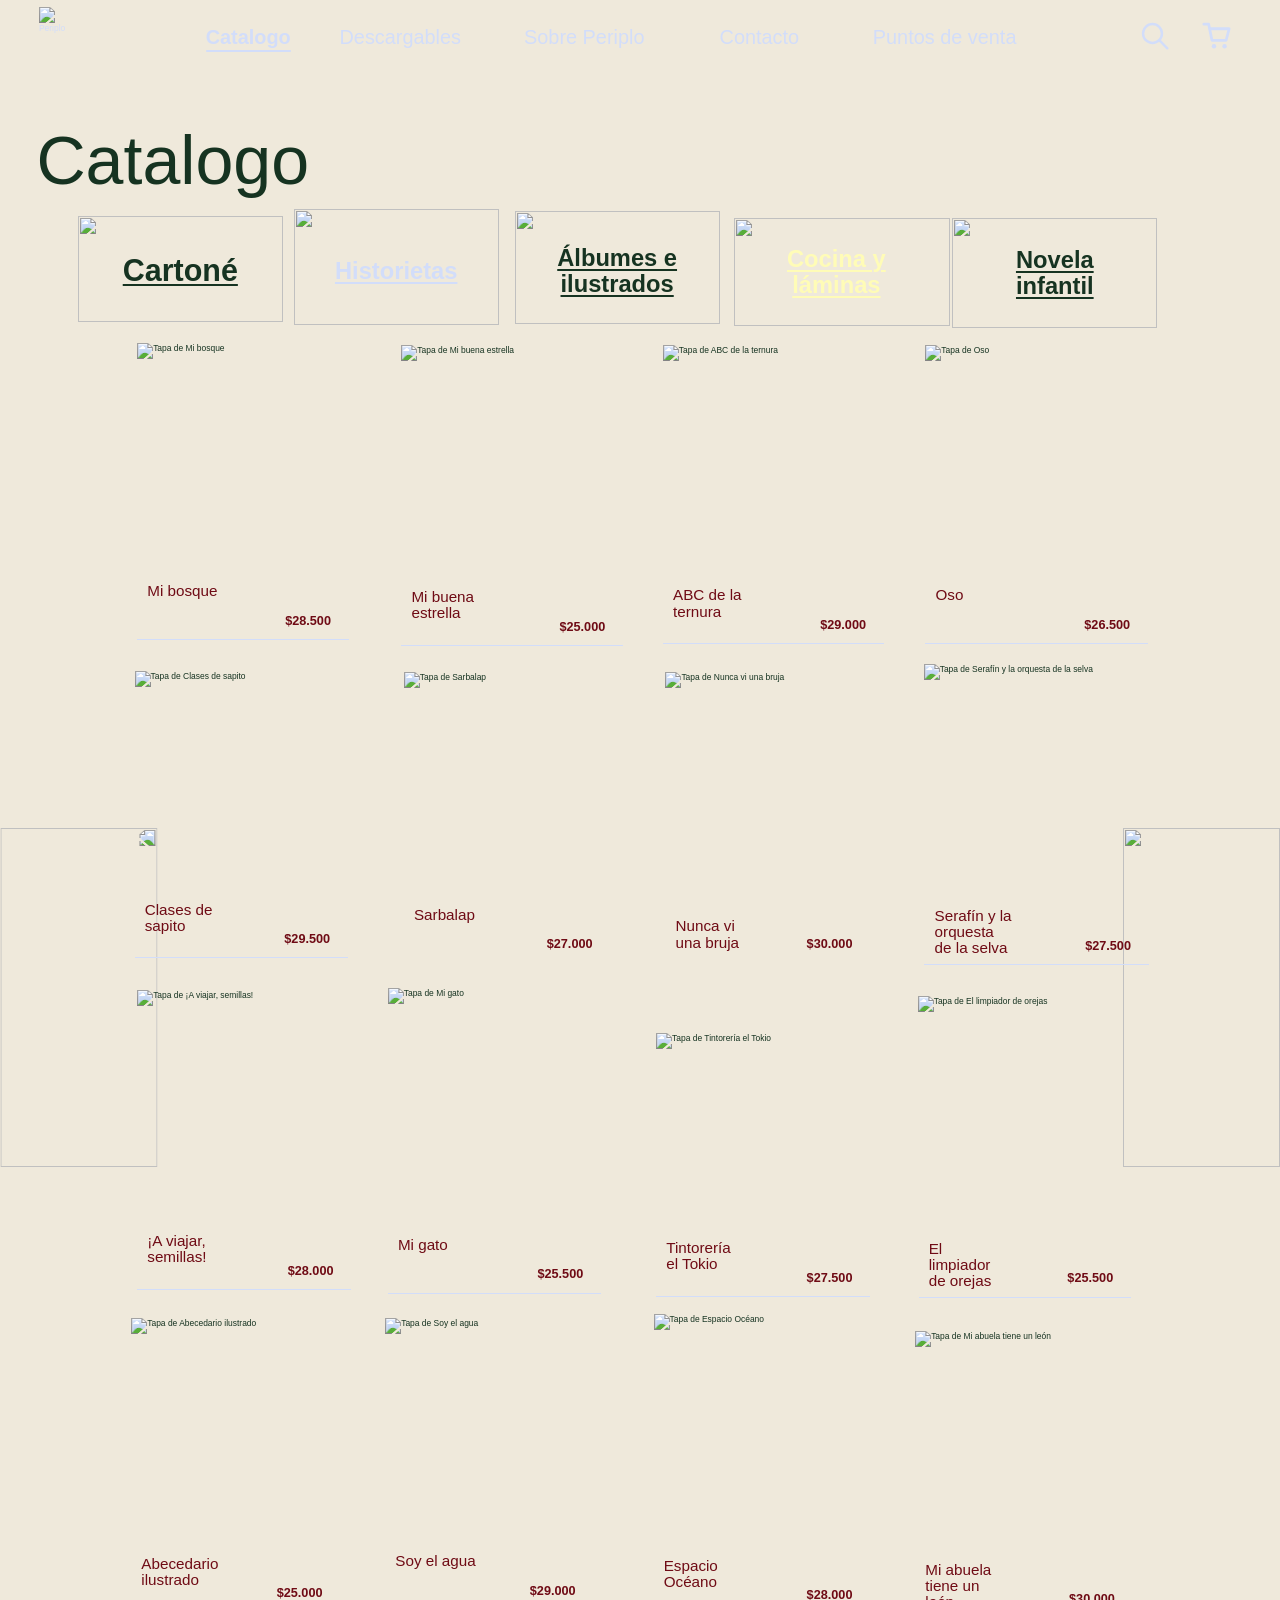
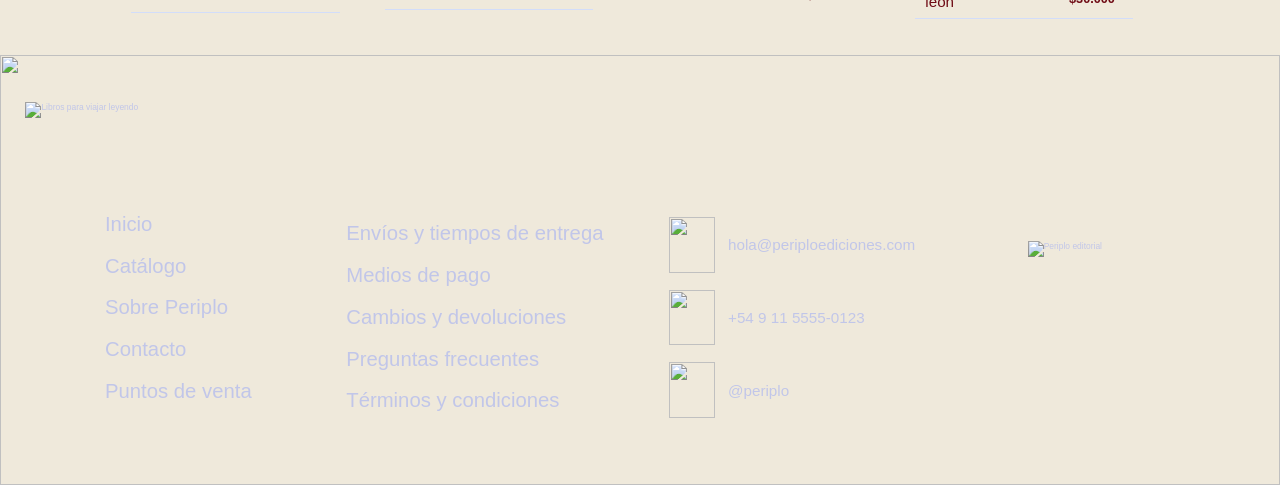
==== catalogo.html @ d159e2c2 "commit2" ====
<!DOCTYPE html>
<html lang="es">
<head>
<meta charset="utf-8">
<meta name="viewport" content="width=device-width, initial-scale=1">
<title>Catálogo | Periplo Ediciones</title>
<meta name="description" content="Catálogo de libros ilustrados infantiles y libros de cocina de Periplo Ediciones.">
<link rel="icon" type="image/svg+xml" href="assets/img/isotipo.svg">
<link rel="stylesheet" href="css/styles.css">
</head>
<body class="catalogo">
<div class="page" style="--h:2463">
<header class="hdr">
  <img class="hdr__bg" src="assets/img/header-wave.svg" alt="">
  <a class="hdr__logo" href="index.html" aria-label="Periplo, ir al inicio" style="--x:46;--y:8"><img src="assets/img/isotipo.svg" alt="Periplo"></a>
  <nav class="nav" aria-label="Principal"><a href="catalogo.html" style="--x:243.0" aria-current="page">Catalogo</a><a href="descargables.html" style="--x:401.0">Descargables</a><a href="sobre.html" style="--x:619.0">Sobre Periplo</a><a href="contacto.html" style="--x:850.0">Contacto</a><a href="puntos-de-venta.html" style="--x:1031.0">Puntos de venta</a></nav>
  <button class="hdr__search" type="button" aria-label="Buscar"><svg viewBox="0 0 34 34" aria-hidden="true"><circle cx="14" cy="14" r="11.5" fill="none" stroke="currentColor" stroke-width="3"/><path d="M22.5 22.5L32 32" stroke="currentColor" stroke-width="3" stroke-linecap="round"/></svg></button>
  <button class="hdr__cart" type="button" aria-label="Carrito" aria-haspopup="dialog"><svg viewBox="0 0 34 34" aria-hidden="true"><path d="M2 4.5h5.2l3.6 17.5h15.4l3.3-12.5H8.4" fill="none" stroke="currentColor" stroke-width="3" stroke-linecap="round" stroke-linejoin="round"/><circle cx="13" cy="28.5" r="2.4" fill="currentColor"/><circle cx="24.5" cy="28.5" r="2.4" fill="currentColor"/></svg><span class="hdr__badge" hidden>0</span></button>
</header>
<main>
<img class="abs deco-star" style="--x:1326;--y:978;--w:186;--h:401" src="assets/img/deco-estrella.svg" alt="" aria-hidden="true">
<img class="abs deco-star deco-star--l" style="--x:0;--y:978;--w:186;--h:401" src="assets/img/deco-estrella.svg" alt="" aria-hidden="true">
<h1 class="st" style="--x:43.0;--y:148.3;--fs:80.5">Catalogo</h1>
<nav aria-label="Colecciones"><a class="dest dest--home c1 abs" href="#" data-filter="Cartoné" style="--x:92;--y:255;--w:242;--h:125"><img src="assets/img/btn-destino-1.svg" alt=""><div class="dest__t" style="--oy:3;--rh:122"><span>Cartoné</span></div></a><a class="dest dest--home c2 abs" href="#" data-filter="Historietas" style="--x:347;--y:246.4;--w:242;--h:137"><img src="assets/img/btn-destino-2.svg" alt=""><div class="dest__t" style="--oy:11.6;--rh:125"><span>Historietas</span></div></a><a class="dest dest--home c3 abs" href="#" data-filter="Álbumes e ilustrados" style="--x:608;--y:249;--w:243;--h:134"><img src="assets/img/btn-destino-3.svg" alt=""><div class="dest__t" style="--oy:9;--rh:124"><span>Álbumes e ilustrados</span></div></a><a class="dest dest--home c4 abs" href="#" data-filter="Cocina y láminas" style="--x:867;--y:258;--w:255;--h:127"><img src="assets/img/btn-destino-4.svg" alt=""><div class="dest__t" style="--oy:0;--rh:127"><span>Cocina y láminas</span></div></a><a class="dest dest--home c5 abs" href="#" data-filter="Novela infantil" style="--x:1125;--y:258;--w:242;--h:130"><img src="assets/img/btn-destino-5.svg" alt=""><div class="dest__t" style="--oy:0;--rh:130"><span>Novela infantil</span></div></a></nav>
<section class="grid-libros" aria-label="Libros"><a class="book book--art abs" href="producto.html" style="--x:162;--y:405;--w:250;--h:351;--s:1.0" aria-label="Mi bosque, $28.500"><img class="book__img" src="assets/img/tapa-mi-bosque.png" alt="Tapa de Mi bosque" style="left:0.000%;top:0.000%;width:104.400%;height:103.134%"><span class="book__lbl"><span class="book__lift"><img class="book__curve" src="assets/img/label-curva.svg" alt=""><span class="book__fill"></span></span></span><span class="book__t">Mi bosque</span><span class="book__p">$28.500</span></a><a class="book book--art abs" href="producto.html" style="--x:474;--y:407;--w:262;--h:356;--s:1.0" aria-label="Mi buena estrella, $25.000"><img class="book__img" src="assets/img/tapa-mi-buena-estrella.png" alt="Tapa de Mi buena estrella" style="left:0.000%;top:0.000%;width:106.923%;height:104.225%"><span class="book__lbl"><span class="book__lift"><img class="book__curve" src="assets/img/label-curva.svg" alt=""><span class="book__fill"></span></span></span><span class="book__t">Mi buena<br>estrella</span><span class="book__p">$25.000</span></a><a class="book book--art abs" href="producto.html" style="--x:783;--y:407;--w:261;--h:354;--s:1.0" aria-label="ABC de la ternura, $29.000"><img class="book__img" src="assets/img/tapa-abc-de-la-ternura.png" alt="Tapa de ABC de la ternura" style="left:0.000%;top:0.000%;width:104.231%;height:103.390%"><span class="book__lbl"><span class="book__lift"><img class="book__curve" src="assets/img/label-curva.svg" alt=""><span class="book__fill"></span></span></span><span class="book__t">ABC de la<br>ternura</span><span class="book__p">$29.000</span></a><a class="book book--art abs" href="producto.html" style="--x:1093;--y:407;--w:263;--h:354;--s:1.0" aria-label="Oso, $26.500"><img class="book__img" src="assets/img/tapa-oso.png" alt="Tapa de Oso" style="left:0.000%;top:0.000%;width:104.183%;height:103.081%"><span class="book__lbl"><span class="book__lift"><img class="book__curve" src="assets/img/label-curva.svg" alt=""><span class="book__fill"></span></span></span><span class="book__t">Oso</span><span class="book__p">$26.500</span></a><a class="book book--art abs" href="producto.html" style="--x:159;--y:793;--w:252;--h:339;--s:1.0" aria-label="Clases de sapito, $29.500"><img class="book__img" src="assets/img/tapa-clases-de-sapito.png" alt="Tapa de Clases de sapito" style="left:0.000%;top:0.000%;width:104.743%;height:103.235%"><span class="book__lbl"><span class="book__lift"><img class="book__curve" src="assets/img/label-curva.svg" alt=""><span class="book__fill"></span></span></span><span class="book__t">Clases de<br>sapito</span><span class="book__p">$29.500</span></a><a class="book book--art abs" href="producto.html" style="--x:477;--y:794;--w:244;--h:344;--s:1.0" aria-label="Sarbalap, $27.000"><img class="book__img" src="assets/img/tapa-sarbalap.png" alt="Tapa de Sarbalap" style="left:0.000%;top:0.000%;width:104.490%;height:103.188%"><span class="book__lbl"><span class="book__lift"><img class="book__curve" src="assets/img/label-curva.svg" alt=""><span class="book__fill"></span></span></span><span class="book__t">Sarbalap</span><span class="book__p">$27.000</span></a><a class="book book--art abs" href="producto.html" style="--x:786;--y:794;--w:242;--h:344;--s:1.0;--dy:14" aria-label="Nunca vi una bruja, $30.000"><img class="book__img" src="assets/img/tapa-nunca-vi-una-bruja.png" alt="Tapa de Nunca vi una bruja" style="left:0.000%;top:0.000%;width:104.545%;height:103.179%"><span class="book__lbl"><span class="book__lift"><img class="book__curve" src="assets/img/label-curva.svg" alt=""><span class="book__fill"></span></span></span><span class="book__t">Nunca vi<br>una bruja</span><span class="book__p">$30.000</span></a><a class="book book--art abs" href="producto.html" style="--x:1092;--y:786;--w:265;--h:354;--s:1.0" aria-label="Serafín y la orquesta de la selva, $27.500"><img class="book__img" src="assets/img/tapa-serafin-y-la-orquesta-de-la-selva.png" alt="Tapa de Serafín y la orquesta de la selva" style="left:-0.338%;top:-0.501%;width:106.081%;height:103.258%"><span class="book__lbl"><span class="book__lift"><img class="book__curve" src="assets/img/label-curva.svg" alt=""><span class="book__fill"></span></span></span><span class="book__t">Serafín y la<br>orquesta<br>de la selva</span><span class="book__p">$27.500</span></a><a class="book book--art abs" href="producto.html" style="--x:162;--y:1169;--w:253;--h:355;--s:1.0" aria-label="¡A viajar, semillas!, $28.000"><img class="book__img" src="assets/img/tapa-a-viajar-semillas.png" alt="Tapa de ¡A viajar, semillas!" style="left:0.000%;top:0.000%;width:104.331%;height:103.116%"><span class="book__lbl"><span class="book__lift"><img class="book__curve" src="assets/img/label-curva.svg" alt=""><span class="book__fill"></span></span></span><span class="book__t">¡A viajar,<br>semillas!</span><span class="book__p">$28.000</span></a><a class="book book--art abs" href="producto.html" style="--x:458;--y:1167;--w:252;--h:361;--s:1.0" aria-label="Mi gato, $25.500"><img class="book__img" src="assets/img/tapa-mi-gato.png" alt="Tapa de Mi gato" style="left:0.000%;top:0.000%;width:104.762%;height:103.047%"><span class="book__lbl"><span class="book__lift"><img class="book__curve" src="assets/img/label-curva.svg" alt=""><span class="book__fill"></span></span></span><span class="book__t">Mi gato</span><span class="book__p">$25.500</span></a><a class="book book--art abs" href="producto.html" style="--x:775;--y:1222;--w:253;--h:310;--s:1.0" aria-label="Tintorería el Tokio, $27.500"><img class="book__img" src="assets/img/tapa-tintoreria-el-tokio.png" alt="Tapa de Tintorería el Tokio" style="left:0.000%;top:-0.645%;width:103.953%;height:103.226%"><span class="book__lbl"><span class="book__lift"><img class="book__curve" src="assets/img/label-curva.svg" alt=""><span class="book__fill"></span></span></span><span class="book__t">Tintorería<br>el Tokio</span><span class="book__p">$27.500</span></a><a class="book book--art abs" href="producto.html" style="--x:1085;--y:1180;--w:251;--h:353;--s:1.0" aria-label="El limpiador de orejas, $25.500"><img class="book__img" src="assets/img/tapa-el-limpiador-de-orejas.png" alt="Tapa de El limpiador de orejas" style="left:-0.398%;top:-0.847%;width:105.179%;height:103.672%"><span class="book__lbl"><span class="book__lift"><img class="book__curve" src="assets/img/label-curva.svg" alt=""><span class="book__fill"></span></span></span><span class="book__t">El<br>limpiador<br>de orejas</span><span class="book__p">$25.500</span></a><a class="book book--art abs" href="producto.html" style="--x:155;--y:1557;--w:247;--h:348;--s:1.0" aria-label="Abecedario ilustrado, $25.000"><img class="book__img" src="assets/img/tapa-abecedario-ilustrado.png" alt="Tapa de Abecedario ilustrado" style="left:0.000%;top:0.000%;width:104.858%;height:103.152%"><span class="book__lbl"><span class="book__lift"><img class="book__curve" src="assets/img/label-curva.svg" alt=""><span class="book__fill"></span></span></span><span class="book__t">Abecedario<br>ilustrado</span><span class="book__p">$25.000</span></a><a class="book book--art abs" href="producto.html" style="--x:455;--y:1557;--w:246;--h:345;--s:1.0" aria-label="Soy el agua, $29.000"><img class="book__img" src="assets/img/tapa-soy-el-agua.png" alt="Tapa de Soy el agua" style="left:0.000%;top:0.000%;width:104.472%;height:103.478%"><span class="book__lbl"><span class="book__lift"><img class="book__curve" src="assets/img/label-curva.svg" alt=""><span class="book__fill"></span></span></span><span class="book__t">Soy el agua</span><span class="book__p">$29.000</span></a><a class="book book--art abs" href="producto.html" style="--x:772;--y:1554;--w:256;--h:353;--s:1.0" aria-label="Espacio Océano, $28.000"><img class="book__img" src="assets/img/tapa-espacio-oceano.png" alt="Tapa de Espacio Océano" style="left:0.000%;top:-0.565%;width:103.906%;height:102.825%"><span class="book__lbl"><span class="book__lift"><img class="book__curve" src="assets/img/label-curva.svg" alt=""><span class="book__fill"></span></span></span><span class="book__t">Espacio<br>Océano</span><span class="book__p">$28.000</span></a><a class="book book--art abs" href="producto.html" style="--x:1081;--y:1572;--w:257;--h:340;--s:1.0" aria-label="Mi abuela tiene un león, $30.000"><img class="book__img" src="assets/img/tapa-mi-abuela-tiene-un-leon.png" alt="Tapa de Mi abuela tiene un león" style="left:0.000%;top:0.000%;width:100.000%;height:100.000%"><span class="book__lbl"><span class="book__lift"><img class="book__curve" src="assets/img/label-curva.svg" alt=""><span class="book__fill"></span></span></span><span class="book__t">Mi abuela<br>tiene un<br>león</span><span class="book__p">$30.000</span></a></section>
</main>
<footer class="ftr">
  <img class="ftr__bg" src="assets/img/footer-wave.svg" alt="">
  <img class="ftr__lema" src="assets/img/lema-footer.png" alt="Libros para viajar leyendo">
  <ul class="ftr__c1">
    <li><a href="index.html">Inicio</a></li><li><a href="catalogo.html">Catálogo</a></li>
    <li><a href="sobre.html">Sobre Periplo</a></li><li><a href="contacto.html">Contacto</a></li>
    <li><a href="puntos-de-venta.html">Puntos de venta</a></li>
  </ul>
  <ul class="ftr__c2">
    <li><a href="#envios">Envíos y tiempos de entrega</a></li><li><a href="#pagos">Medios de pago</a></li>
    <li><a href="#cambios">Cambios y devoluciones</a></li><li><a href="#faq">Preguntas frecuentes</a></li>
    <li><a href="#terminos">Términos y condiciones</a></li>
  </ul>
  <ul class="ftr__c3">
    <li><a href="mailto:hola@periploediciones.com"><img src="assets/img/ico-mail-y.svg" alt=""><span>hola@periploediciones.com</span></a></li>
    <li><a href="https://wa.me/5491155550123"><img src="assets/img/ico-wsp-y.svg" alt=""><span>+54 9 11 5555-0123</span></a></li>
    <li><a href="https://instagram.com/periplo"><img src="assets/img/ico-ig-y.svg" alt=""><span>@periplo</span></a></li>
  </ul>
  <a class="ftr__logo" href="index.html" aria-label="Periplo editorial, ir al inicio"><img src="assets/img/logo-periplo.svg" alt="Periplo editorial"></a>
</footer>
</div>

<div class="cart-ov" hidden></div>
<aside class="cart" id="cart" role="dialog" aria-modal="true" aria-labelledby="cart-t" aria-hidden="true" tabindex="-1">
  <div class="cart__hd"><h2 class="cart__t" id="cart-t">Tu carrito</h2><button class="cart__x" type="button" aria-label="Cerrar carrito">&times;</button></div>
  <ul class="cart__list"></ul>
  <div class="cart__empty"><p>Todavía no agregaste libros.</p><a class="cart__link" href="catalogo.html">Ver catálogo</a></div>
  <div class="cart__ft">
    <p class="cart__ship"></p>
    <p class="cart__tot"><span>Total</span><strong class="cart__sum">$0</strong></p>
    <button class="pill cart__go" type="button"><span class="pill__t">Iniciar compra</span><svg class="star" viewBox="0 0 49 54" aria-hidden="true"><path d="M0.296719 27.3233L2.87748 27.5553C14.1574 28.5655 23.0337 37.5985 23.8341 48.8747L24.1768 53.6988C24.2044 54.1006 24.7979 54.1006 24.8278 53.6988L25.1705 48.8747C25.9686 37.5985 34.8472 28.5655 46.1271 27.5553L48.7079 27.3233C49.1035 27.2889 49.1035 26.7103 48.7079 26.6758L46.1271 26.4439C34.8472 25.4336 25.9709 16.4007 25.1705 5.12452L24.8278 0.300388C24.8002 -0.101432 24.2067 -0.101432 24.1768 0.300388L23.8341 5.12452C23.036 16.4007 14.1574 25.4336 2.87748 26.4439L0.296719 26.6758C-0.0989063 26.7103 -0.0989063 27.2889 0.296719 27.3233Z" fill="currentColor"/></svg></button>
    <button class="cart__clear" type="button">Vaciar carrito</button>
  </div>
</aside>
<script src="js/main.js"></script>
</body>
</html>
---- css/styles.css ----
/* ==========================================================================
   Periplo Ediciones – estilos
   Escala: el sitio se diseñó sobre mockups de 1512 px de ancho. Todas las medidas
   están en rem con  1rem = 10 px de diseño  y  html { font-size: 100vw / 151.2 },
   así el sitio se ve idéntico al mockup en cualquier ancho de escritorio.
   ========================================================================== */

@font-face { font-family: 'Struggle'; font-weight: 400; font-style: normal; font-display: swap; src: url('../assets/fonts/struggle-regular.woff2') format('woff2'), url('../assets/fonts/struggle-regular.otf') format('opentype'); }

/* ---- Tipografías ---------------------------------------------------------
   Epilogue: textos y navegación (incluida en /assets/fonts).
   Struggle: títulos (texto real; fuente en /assets/fonts). */
@font-face { font-family: 'Epilogue'; font-weight: 300; font-style: normal; font-display: swap; src: url('../assets/fonts/epilogue-latin-300-normal.woff2') format('woff2'); }
@font-face { font-family: 'Epilogue'; font-weight: 400; font-style: normal; font-display: swap; src: url('../assets/fonts/epilogue-latin-400-normal.woff2') format('woff2'); }
@font-face { font-family: 'Epilogue'; font-weight: 500; font-style: normal; font-display: swap; src: url('../assets/fonts/epilogue-latin-500-normal.woff2') format('woff2'); }
@font-face { font-family: 'Epilogue'; font-weight: 600; font-style: normal; font-display: swap; src: url('../assets/fonts/epilogue-latin-600-normal.woff2') format('woff2'); }
@font-face { font-family: 'Epilogue'; font-weight: 700; font-style: normal; font-display: swap; src: url('../assets/fonts/epilogue-latin-700-normal.woff2') format('woff2'); }
@font-face { font-family: 'Epilogue'; font-weight: 300; font-style: italic; font-display: swap; src: url('../assets/fonts/epilogue-latin-300-italic.woff2') format('woff2'); }
@font-face { font-family: 'Epilogue'; font-weight: 400; font-style: italic; font-display: swap; src: url('../assets/fonts/epilogue-latin-400-italic.woff2') format('woff2'); }

:root {
  --cream: #efe9db;
  --green: #163321;
  --lilac: #d2ddfa;
  --lilac-2: #c1c6e9;
  --maroon: #6f0b15;
  --yellow: #fffcb7;
}

*, *::before, *::after { box-sizing: border-box; }
html { font-size: min(calc(100vw / 151.2), 12.7PX); -webkit-text-size-adjust: 100%; }
body { margin: 0; background: var(--cream); color: var(--green); font-family: 'Epilogue', sans-serif; font-weight: 400; overflow-x: hidden; }
img, svg { display: block; max-width: none; }
a { color: inherit; text-decoration: none; }
button, input, textarea { font-family: inherit; color: inherit; }
p, h1, h2 { margin: 0; }
.sr-only { position: absolute; width: 0.1rem; height: 0.1rem; overflow: hidden; clip: rect(0 0 0 0); white-space: nowrap; }

/* ---- Lienzo y posicionamiento ---- */
.page { position: relative; width: 100%; max-width: 151.2rem; margin: 0 auto; height: calc(var(--h) * .1rem); overflow: hidden; }
.abs { position: absolute; left: calc(var(--x) * .1rem); top: calc(var(--y) * .1rem); width: calc(var(--w) * .1rem); height: calc(var(--h) * .1rem); }
.st { position: absolute; left: calc(var(--x) * .1rem); top: calc(var(--y) * .1rem); margin: 0; font: 400 calc(var(--fs) * .1rem) / 1 'Struggle', sans-serif; white-space: nowrap; color: var(--green); }
.st--y { color: var(--yellow); } .st--cr { color: var(--cream); }
.pill__t { font-family: 'Struggle', sans-serif; font-size: 3.7rem; line-height: 1; color: var(--lilac-2); white-space: nowrap; transform: translateY(-.07em); }
.cta .pill__t { font-size: 3.3rem; color: var(--green); }
.cont .pill__t { font-size: 2.9rem; }
.ctr { position: absolute; left: calc(var(--x) * .1rem); top: calc(var(--y) * .1rem); transform: translate(-50%, -50%); white-space: nowrap; }

/* ---- Header ---- */
.hdr { position: absolute; left: 0; top: 0; width: 100%; height: 12.4rem; z-index: 5; color: var(--lilac); }
.hdr__bg { position: absolute; left: 0; top: 0; width: 100%; height: auto; }
.hdr__logo { display: block; position: absolute; z-index: 2; cursor: pointer; left: calc(var(--x) * .1rem); top: calc(var(--y) * .1rem); }
.hdr__logo img { width: 4.6rem; height: 7rem; }
.nav { position: absolute; left: 0; top: 0; width: 100%; height: 12.4rem; }
.nav a { position: absolute; left: calc(var(--x) * .1rem); top: 2.5rem; font-size: 2.35rem; line-height: 4rem; white-space: nowrap; color: var(--lilac); transition: opacity .2s; }
.hdr--home .nav a { top: 2.7rem; }
.nav a::after { content: ''; position: absolute; left: 0; right: 0; bottom: 0.4rem; height: 0.25rem; border-radius: 0.2rem; background: currentColor; transform: scaleX(0); transform-origin: left center; transition: transform .3s cubic-bezier(.4, 0, .2, 1); }
.nav a:hover::after, .nav a:focus-visible::after, .nav a[aria-current="page"]::after { transform: scaleX(1); }
.nav a:hover:not([aria-current="page"])::after { transform-origin: left center; }
.nav a[aria-current="page"] { font-weight: 700; }
.hdr__search { position: absolute; left: 134.8rem; top: 2.6rem; width: 3.3rem; height: 3.3rem; padding: 0; border: 0; background: none; color: var(--lilac); cursor: pointer; }
.hdr__search svg { width: 100%; height: 100%; }
.hdr__cart { position: absolute; left: 142rem; top: 2.4rem; width: 3.7rem; height: 3.7rem; padding: 0; border: 0; background: none; color: var(--lilac); cursor: pointer; transition: transform .25s; }
.hdr__cart svg { width: 100%; height: 100%; }
.hdr__cart:hover { transform: scale(1.15) rotate(-6deg); }

/* ---- Footer ---- */
.ftr { position: absolute; left: 0; bottom: 0; width: 100%; height: 50.8rem; z-index: 3; color: var(--lilac-2); }
.ftr__bg { position: absolute; left: 0; top: 0; width: 100%; height: 100%; }
.ftr__lema { position: absolute; left: 3rem; top: 5.6rem; width: 65.4rem; height: 10rem; }
.ftr ul { list-style: none; margin: 0; padding: 0; position: absolute; }
.ftr li { font-size: 2.4rem; line-height: 4.93rem; white-space: nowrap; }
.ftr a:hover { color: var(--yellow); }
.ftr__c1 { left: 12.4rem; top: 17.6rem; }
.ftr__c2 { left: 40.9rem; top: 18.7rem; }
.ftr__c3 li { position: absolute; left: 79rem; height: 6.6rem; display: flex; align-items: center; font-size: 1.8rem; line-height: 1; }
.ftr__c3 li:nth-child(1) { top: 19.1rem; } .ftr__c3 li:nth-child(2) { top: 27.7rem; } .ftr__c3 li:nth-child(3) { top: 36.3rem; }
.ftr__c3 a { display: flex; align-items: center; }
.ftr__c3 img { width: 5.5rem; height: 6.6rem; margin-right: 1.5rem; transition: transform .25s; }
.ftr__c3 a:hover img { transform: scale(1.1) rotate(-5deg); }
.ftr__logo { position: absolute; left: 121.4rem; top: 22rem; }
.ftr__logo img { width: 23rem; height: 17.2rem; transition: transform .3s; }
.ftr__logo:hover img { transform: scale(1.05) rotate(-2deg); }

/* ---- Estrella de 4 puntas ---- */
.star { fill: currentColor; }

/* ---- Campos y botones de formulario ---- */
.field { display: block; background: var(--lilac-2); border-radius: 99.9rem; }
.field input { position: absolute; inset: 0; width: 100%; height: 100%; padding: 0 8rem 0 3.1rem; background: none; border: 0; outline: 0; font-size: 2.1rem; font-weight: 400; color: var(--green); border-radius: 99.9rem; }
::placeholder { color: var(--green); opacity: 1; }
.field .star { position: absolute; right: 1.1rem; top: 50%; width: 5rem; height: 5rem; transform: translateY(-50%); color: var(--cream); pointer-events: none; }
.field:focus-within, .area:focus-within { box-shadow: 0 0 0 0.3rem rgba(22, 51, 33, .35); }
.pill { display: flex; align-items: center; background: var(--green); border: 0; border-radius: 99.9rem; cursor: pointer; padding: 0 0 0 2.2rem; gap: 1.2rem; transition: transform .2s; }
.pill:hover { transform: scale(1.03); }
.pill .star { width: 3.6rem; height: 3.6rem; color: var(--yellow); }
.cont .pill { padding-left: 1.6rem; gap: 1rem; }
.cont .pill .star { width: 3rem; height: 3rem; }
.area { background: var(--lilac-2); border-radius: 2.8rem; overflow: hidden; display: block; }
.area textarea { position: absolute; inset: 0; width: 100%; height: 100%; padding: 2.2rem 3rem; background: none; border: 0; outline: 0; resize: none; font-size: 2.1rem; color: var(--green); }
.area__deco { position: absolute; right: 0; bottom: 0; width: 19.2rem; height: 25.1rem; pointer-events: none; }

/* ==========================================================================
   HOME
   ========================================================================== */
.stat__sub { font-size: 1.83rem; line-height: 1; color: var(--green); }

.destinos { background: #8c8d64 url('../assets/img/fondo-destinos.jpg') center top / 100% auto no-repeat; overflow: hidden; }
.destinos__card { position: absolute; left: 0; top: 0; width: 100%; height: 100%; }
.destinos__txt { font-size: 2.8rem; line-height: 3.1rem; color: var(--green); }

.dest { z-index: 1; display: flex; align-items: center; justify-content: center; text-align: center; border-radius: 1rem; overflow: hidden;
  font-weight: 700; font-size: 2.8rem; line-height: 3.1rem; padding: 0 1.6rem; transition: transform .2s; }
.dest span { max-width: 17.5rem; text-decoration: underline; text-decoration-thickness: 0.2rem; text-underline-offset: 0.4rem; position: relative; }
.dest:hover { transform: translateY(-0.3rem); }
.d1 { background: var(--lilac); color: var(--green); font-size: 3.6rem;
  background-image: radial-gradient(ellipse 6.2rem 2.6rem at 7rem 9.6rem, #b6c8f7 97%, transparent), radial-gradient(ellipse 3.4rem 5.8rem at 20.5rem 5.6rem, #b6c8f7 97%, transparent); }
.d2 { background: var(--green); color: var(--lilac); background-image: radial-gradient(ellipse 5rem 4rem at 6rem 2.5rem, #0f2a1b 97%, transparent), radial-gradient(ellipse 7rem 3.6rem at 19rem 10rem, #0f2a1b 97%, transparent); }
.d3 { background: var(--yellow); color: var(--green); background-image: radial-gradient(ellipse 3.6rem 2.4rem at 4rem 4rem, #ece5a0 60%, transparent), radial-gradient(ellipse 3rem 4rem at 19rem 9rem, #ece5a0 60%, transparent); }
.d4 { background: var(--maroon); color: var(--yellow); background-image: radial-gradient(ellipse 4rem 4.4rem at 7rem 4rem, #58060f 97%, transparent), radial-gradient(ellipse 4rem 5rem at 18rem 7rem, #58060f 97%, transparent); }
.d5 { background: var(--lilac); color: var(--green); background-image: radial-gradient(ellipse 6rem 0.8rem at 4rem 6rem, #c1c6e9 90%, transparent), radial-gradient(ellipse 6rem 0.8rem at 21rem 5rem, #c1c6e9 90%, transparent); }
.dest--home { padding: 0; overflow: visible; }
.dest--home > img { position: absolute; left: 0; top: 0; width: 100%; height: 100%; }
.dest__t { position: absolute; left: 0; top: calc(var(--oy) * .1rem); width: 24.2rem; height: calc(var(--rh) * .1rem); display: flex; align-items: center; justify-content: center; padding: 0 1.6rem; }
.dest--home.c1 { color: var(--green); font-size: 3.6rem; } .dest--home.c2 { color: var(--lilac); }
.dest--home.c3 { color: var(--green); } .dest--home.c4 { color: var(--yellow); } .dest--home.c5 { color: var(--green); }
.dest--cat { line-height: 2.6rem; border-radius: 1.2rem; white-space: nowrap; }
.dest--cat span { max-width: none; }
.dest--cat.f1 { font-size: 2.5rem; } .dest--cat.f2 { font-size: 2.5rem; } .dest--cat.f3 { font-size: 1.95rem; }
.dest--cat.f4 { font-size: 2.5rem; } .dest--cat.f5 { font-size: 2.2rem; }

.book { display: block; --s: 1; filter: drop-shadow(0.3rem 0.4rem 0.3rem rgba(0, 0, 0, .3)); transition: transform .25s; }
.book:hover { transform: translateY(-0.4rem); }
.book__old { width: 100%; height: 100%; }
/* tapas limpias: sombra incluida en la imagen; al pasar el mouse la curva lila sube */
.book--art { filter: none; }
.book--art:hover { transform: none; }
.book__img { position: absolute; max-width: none; }
.book__lbl { position: absolute; left: 0; bottom: 0; width: 100%; height: calc(var(--w) * .1rem * .4733); overflow: hidden; pointer-events: none; }
.book__lift { position: absolute; inset: 0; transition: transform .4s cubic-bezier(.22, .9, .3, 1); }
.book__curve { position: absolute; left: -3.77%; bottom: calc(var(--w) * .1rem * -.0307); width: 107.8%; height: auto; }
.book__fill { position: absolute; left: 0; right: 0; top: calc(100% - 0.1rem); height: 4rem; background: #d2ddfa; }
.book__t, .book__p { transition: transform .4s cubic-bezier(.22, .9, .3, 1); }
.book--art:hover .book__lift, .book--art:hover .book__t, .book--art:hover .book__p { transform: translateY(calc(var(--w) * .1rem * -.05)); }
.book__t { position: absolute; left: calc(1.2rem * var(--s)); top: calc(100% - 6.7rem * var(--s) + var(--dy, 0) * 0.1rem * var(--s)); white-space: nowrap; font-size: calc(1.8rem * var(--s)); line-height: calc(1.9rem * var(--s)); color: var(--maroon); }
.book__p { position: absolute; right: calc(2.1rem * var(--s)); bottom: calc(1.5rem * var(--s)); font-size: calc(1.5rem * var(--s)); font-weight: 700; line-height: 1; color: var(--maroon); }

.news__txt { font-size: 2.6rem; line-height: 2.6rem; color: var(--green); }

/* ==========================================================================
   PRODUCTO
   ========================================================================== */
.visor { max-width: none; }
.thumb { padding: 0; border: 0; background: none; cursor: pointer; transition: transform .2s; }
.thumb:hover { transform: scale(1.05); }
.thumb img { width: 100%; height: 100%; }
.glass { background: rgba(255, 255, 255, .38); backdrop-filter: blur(1.4rem); border: 0.1rem solid rgba(255, 255, 255, .75); border-radius: 5.6rem; box-shadow: inset 0 0 4rem rgba(255, 255, 255, .25); }
.prod__price { font-size: 3.2rem; font-weight: 700; line-height: 1; }
.prod__off { font-size: 2.1rem; line-height: 1; } .prod__off b { font-weight: 700; }
.prod__link { font-size: 2.1rem; font-weight: 600; line-height: 1; color: var(--maroon); text-decoration: underline; text-underline-offset: 0.3rem; }
.prod__truck { color: var(--green); } .prod__truck svg { width: 100%; height: 100%; }
.prod__ship { font-size: 2.2rem; line-height: 2.1rem; } .prod__ship b { font-weight: 700; }
.prod__lbl { font-size: 2.1rem; font-weight: 600; line-height: 1; }
.prod__ic { color: var(--green); } .prod__ic svg { width: 100%; height: 100%; }
.prod__s1 { font-size: 1.5rem; font-weight: 600; line-height: 1; }
.prod__s2 { font-size: 1.3rem; font-weight: 300; line-height: 1; }
.qty { display: flex; align-items: center; justify-content: space-between; padding: 0 0.8rem; background: var(--maroon); color: var(--lilac); border-radius: 1.6rem; font-size: 1.8rem; font-weight: 700; }
.qty button { background: none; border: 0; color: inherit; font-size: 1.8rem; font-weight: 700; cursor: pointer; padding: 0 0.6rem; }
.qty output { font-size: 1.9rem; }
.cp { border: 0.15rem solid var(--maroon); background: transparent; border-radius: 1.6rem; padding: 0 1rem; font-size: 1.3rem; outline: 0; }
.cp::placeholder { color: rgba(111, 11, 21, .4); }
.calc { background: var(--maroon); color: var(--lilac); border: 0; border-radius: 1.6rem; font-size: 1.7rem; font-weight: 600; cursor: pointer; }
.cta { display: flex; align-items: center; background: #dae1f5; border: 0; border-radius: 99.9rem; padding: 0 0 0 1.4rem; gap: 0; cursor: pointer; transition: transform .2s; }
.cta:hover { transform: scale(1.02); }
.cta .star { width: 4.6rem; height: 4.6rem; color: var(--yellow); margin-left: 2.4rem; }
.desc { background: var(--green); overflow: hidden; }
.desc__who { font-size: 2.4rem; font-weight: 300; line-height: 3rem; color: var(--cream); }
.desc__c { font-size: 2.15rem; font-weight: 300; line-height: 2.1rem; color: var(--cream); }
.desc__c p { margin: 0 0 2.2rem; }
.desc__c--l p:first-child { max-width: 42.1rem; }
.desc__c--l p:last-child { white-space: nowrap; }

/* ==========================================================================
   SOBRE / CONTACTO
   ========================================================================== */
.about__p { font-size: 2rem; line-height: 2.1rem; }
.cont__sub { font-size: 2rem; line-height: 2.1rem; }

/* ==========================================================================
   HOVER / FOCO (todos los botones y links interactivos)
   ========================================================================== */
a, button { cursor: pointer; }
.hdr__logo img, .hdr__search { transition: transform .25s, opacity .2s; }
.hdr__logo:hover img { transform: scale(1.12) rotate(-6deg); filter: drop-shadow(0 0.3rem 0.6rem rgba(0, 0, 0, .35)); }
.hdr__logo:active img { transform: scale(.97); }
.hdr__search:hover { transform: scale(1.15); }
.soc { transition: transform .25s; } .soc:hover { transform: scale(1.1) rotate(-5deg); }
.qty button, .calc, .thumb { transition: transform .2s, background-color .2s, opacity .2s; }
.qty button:hover { transform: scale(1.3); }
.calc:hover { transform: scale(1.05); }
.ftr a { transition: color .2s; }
.dest, .nav a { transition: transform .2s, opacity .2s; }
:focus-visible { outline: 0.3rem solid var(--yellow); outline-offset: 0.3rem; }
@media (prefers-reduced-motion: reduce) { * { transition: none !important; } }

/* Ilustraciones de cifras (inicio): hover */
.stat > img { transition: transform .35s cubic-bezier(.34, 1.56, .64, 1); transform-origin: 50% 50%; }
.stat:hover > img { transform: scale(1.08) rotate(-4deg); }
.stat:nth-child(even):hover > img { transform: scale(1.08) rotate(4deg); }

.deco-star { pointer-events: none; } .deco-star--l { transform: scaleX(-1); }
.dest--home[aria-pressed="true"] { filter: drop-shadow(0 0.4rem 0.6rem rgba(22, 51, 33, .35)); transform: translateY(-0.3rem); }

/* ==========================================================================
   CARRITO
   ========================================================================== */
.hdr__cart { overflow: visible; }
.hdr__badge { position: absolute; right: -0.9rem; top: -0.8rem; min-width: 2rem; height: 2rem; padding: 0 0.5rem; border-radius: 99.9rem; background: var(--yellow); color: var(--green);
  font-size: 1.3rem; font-weight: 700; line-height: 2rem; text-align: center; box-sizing: border-box; pointer-events: none; }
.hdr__badge[hidden] { display: none; }
.hdr__cart.bump { animation: bump .45s cubic-bezier(.34, 1.56, .64, 1); }
@keyframes bump { 0% { transform: scale(1); } 40% { transform: scale(1.3) rotate(-8deg); } 100% { transform: scale(1); } }

.cart-ov { position: fixed; inset: 0; z-index: 90; background: rgba(22, 51, 33, .45); opacity: 0; transition: opacity .3s; }
.cart-ov.on { opacity: 1; }
.cart { position: fixed; top: 0; right: 0; z-index: 91; width: min(46rem, 100vw); height: 100vh; display: flex; flex-direction: column; box-sizing: border-box;
  padding: 3.4rem 3.4rem 3rem; background: var(--cream); color: var(--green); box-shadow: -1rem 0 3rem rgba(0, 0, 0, .25);
  transform: translateX(105%); visibility: hidden; transition: transform .4s cubic-bezier(.22, .9, .3, 1), visibility 0s .4s; outline: 0; }
.cart.on { transform: none; visibility: visible; transition: transform .4s cubic-bezier(.22, .9, .3, 1), visibility 0s; }
.cart__hd { display: flex; align-items: center; justify-content: space-between; padding-bottom: 1.8rem; border-bottom: 0.2rem solid var(--lilac-2); }
.cart__t { margin: 0; font: 400 4.4rem / 1 'Struggle', sans-serif; }
.cart__x { width: 4.4rem; height: 4.4rem; border: 0; border-radius: 50%; background: var(--green); color: var(--lilac); font-size: 3rem; line-height: 1; cursor: pointer; transition: transform .2s; }
.cart__x:hover { transform: rotate(90deg) scale(1.1); }
.cart__list { list-style: none; margin: 0; padding: 0; flex: 1; overflow-y: auto; }
.cart__item { display: grid; grid-template-columns: 7.2rem 1fr; gap: 1.8rem; padding: 2rem 0; border-bottom: 0.1rem solid rgba(22, 51, 33, .15); }
.cart__item img { width: 7.2rem; height: auto; filter: drop-shadow(0.2rem 0.3rem 0.3rem rgba(0, 0, 0, .25)); }
.cart__name { margin: 0 0 0.4rem; font-size: 2rem; font-weight: 600; line-height: 1.2; }
.cart__price { margin: 0 0 1.2rem; font-size: 1.7rem; }
.cart__row { display: flex; align-items: center; justify-content: space-between; }
.cart__qty { display: inline-flex; align-items: center; gap: 0.4rem; padding: 0 0.6rem; height: 3rem; border-radius: 1.6rem; background: var(--maroon); color: var(--lilac); font-weight: 700; font-size: 1.6rem; }
.cart__qty button { width: 2.4rem; height: 2.4rem; border: 0; background: none; color: inherit; font-size: 1.8rem; font-weight: 700; cursor: pointer; transition: transform .2s; }
.cart__qty button:hover { transform: scale(1.3); }
.cart__qty output { min-width: 2.2rem; text-align: center; }
.cart__rm { border: 0; background: none; color: var(--maroon); font-size: 1.5rem; text-decoration: underline; cursor: pointer; transition: opacity .2s; }
.cart__rm:hover { opacity: .65; }
.cart__empty { display: none; flex: 1; padding-top: 4rem; font-size: 2rem; }
.cart__link { display: inline-block; color: var(--maroon); font-weight: 600; text-decoration: underline; transition: opacity .2s; }
.cart__link:hover { opacity: .65; }
.cart--empty .cart__empty { display: block; }
.cart--empty .cart__list, .cart--empty .cart__ft { display: none; }
.cart__ft { padding-top: 1.8rem; border-top: 0.2rem solid var(--lilac-2); }
.cart__ship { margin: 0 0 1.4rem; font-size: 1.6rem; }
.cart__tot { display: flex; align-items: baseline; justify-content: space-between; margin: 0 0 1.8rem; font-size: 2rem; }
.cart__tot strong { font: 400 4rem / 1 'Struggle', sans-serif; }
.cart__go { width: 100%; height: 5.6rem; justify-content: center; padding: 0; }
.cart__go .pill__t { font-size: 3rem; }
.cart__clear { display: block; margin: 1.4rem auto 0; border: 0; background: none; color: var(--green); font-size: 1.5rem; text-decoration: underline; cursor: pointer; transition: opacity .2s; }
.cart__clear:hover { opacity: .6; }
body.cart-open { overflow: hidden; }

/* DESCARGABLES */
.dl__intro { font-size: 2.52rem; line-height: 2.65rem; color: var(--green); }
.dl__txt { position: absolute; left: 1rem; bottom: 1.4rem; display: flex; flex-direction: column; color: var(--maroon); font-size: 1.25rem; line-height: 1.5rem; transition: transform .4s cubic-bezier(.22, .9, .3, 1); pointer-events: none; }
.dl__txt b { margin-bottom: 0.4rem; font-size: 1.4rem; font-weight: 700; }
.dl.book--art:hover .dl__txt { transform: translateY(calc(var(--w) * .1rem * -.05)); }

.hero-star { color: var(--yellow); transform: rotate(30deg); pointer-events: none; }
.hero-star .star { width: 100%; height: 100%; display: block; }

/* ==========================================================================
   PUNTOS DE VENTA
   ========================================================================== */
.mapa { background: var(--green); border-radius: 5.6rem; overflow: hidden; touch-action: none; cursor: grab; isolation: isolate; }
.mapa.is-drag { cursor: grabbing; }
.mapa__svg { position: absolute; inset: 0; width: 100%; height: 100%; display: block; }
.mapa__svg path { vector-effect: non-scaling-stroke; stroke: var(--green); stroke-width: 1; stroke-linejoin: round; }
.m-base { fill: #274a34; }
.m-hl { fill: var(--lilac-2); }
.m-arg { fill: var(--lilac); }
.m-grid { stroke: rgba(239, 233, 219, .38) !important; stroke-width: 1; stroke-dasharray: 2 5; fill: none !important; }
.mapa__pins { position: absolute; inset: 0; transition: opacity .25s; }
.mapa__pins.is-moving { opacity: 0; pointer-events: none; }
.pin { position: absolute; width: 3.6rem; height: 3.6rem; margin: -1.8rem 0 0 -1.8rem; padding: 0; border-radius: 50%; background: var(--maroon); color: var(--yellow); border: 0.3rem solid var(--cream);
  display: grid; place-items: center; cursor: pointer; font: 600 1.7rem / 1 'Epilogue', sans-serif; transition: transform .2s, background .2s, color .2s; }
.pin--n { width: 4.6rem; height: 4.6rem; margin: -2.3rem 0 0 -2.3rem; font-size: 2rem; }
.pin .star { width: 2rem; height: 2rem; color: inherit; }
.pin:hover, .pin:focus-visible { transform: scale(1.18); z-index: 3; }
.pin.is-sel { background: var(--yellow); color: var(--maroon); border-color: var(--maroon); transform: scale(1.35); z-index: 4; }
.pin.is-sel::after { content: ''; position: absolute; inset: -1.1rem; border-radius: 50%; border: 0.2rem solid var(--yellow); animation: pinring 1.6s ease-out infinite; }
@keyframes pinring { from { transform: scale(.7); opacity: 1; } to { transform: scale(1.35); opacity: 0; } }
.pin__l { position: absolute; left: 50%; bottom: calc(100% + 0.9rem); transform: translateX(-50%); background: var(--cream); color: var(--green); font: 500 1.6rem / 1 'Epilogue', sans-serif; padding: 0.8rem 1.3rem; border-radius: 99.9rem; white-space: nowrap; opacity: 0; pointer-events: none; transition: opacity .15s; }
.pin:hover .pin__l, .pin:focus-visible .pin__l, .pin.is-sel .pin__l { opacity: 1; }
.pin.is-sel .pin__l { font-size: 0; padding: 0; } /* con la ficha abierta no repetimos el nombre */
.mapa__tabs { position: absolute; left: 2.8rem; top: 2.6rem; z-index: 5; display: flex; gap: 1rem; }
.mapa__tabs button { background: rgba(22, 51, 33, .82); color: var(--lilac); border: 0.2rem solid var(--lilac); border-radius: 99.9rem; font-size: 1.9rem; font-weight: 500; padding: 0.9rem 2.2rem; cursor: pointer; transition: background .2s, color .2s, transform .2s; }
.mapa__tabs button:hover { background: var(--lilac); color: var(--green); transform: scale(1.05); }
.mapa__tabs button[aria-pressed="true"] { background: var(--yellow); color: var(--green); border-color: var(--yellow); }
.mapa__zoom { position: absolute; right: 2.6rem; bottom: 2.6rem; z-index: 5; display: flex; flex-direction: column; gap: 0.8rem; }
.mapa__zoom button { width: 5rem; height: 5rem; border-radius: 50%; border: 0.2rem solid var(--lilac); background: var(--green); color: var(--lilac); font-size: 3rem; line-height: 1; cursor: pointer; transition: transform .2s, background .2s; }
.mapa__zoom button:hover { transform: scale(1.12); background: var(--yellow); color: var(--green); border-color: var(--yellow); }
.mapa__norte { position: absolute; left: 2.8rem; bottom: 2.8rem; z-index: 5; width: 7rem; height: 7rem; padding-top: 0.7rem; border-radius: 50%; background: var(--green); border: 0.2rem solid var(--lilac); color: var(--yellow); text-align: center; pointer-events: none; font: 400 2.2rem / 1 'Struggle', sans-serif; }
.mapa__norte .star { width: 3rem; height: 3.3rem; margin: 0.2rem auto 0; }
.mapa__card { position: absolute; left: 2.8rem; bottom: 2.8rem; z-index: 6; width: 40rem; background: var(--cream); color: var(--green); border-radius: 3.4rem; padding: 2.4rem 2.8rem 2.6rem; cursor: default; }
.mapa__card[hidden] { display: none; }
.mapa__x { position: absolute; right: 1.4rem; top: 1rem; width: 4rem; height: 4rem; border: 0; background: none; font-size: 3.2rem; line-height: 1; cursor: pointer; transition: transform .2s; }
.mapa__x:hover { transform: scale(1.25) rotate(90deg); }
.mapa__sub { font-size: 1.6rem; font-weight: 500; letter-spacing: .04em; text-transform: uppercase; color: var(--maroon); }
.mapa__nom { font: 400 3.8rem / 1.05 'Struggle', sans-serif; margin: 0.8rem 4rem 0 0; }
.mapa__dir { font-size: 1.9rem; line-height: 1.3; margin-top: 1rem; }
.mapa__nota { font-size: 1.6rem; font-style: italic; margin-top: 0.6rem; color: var(--maroon); }
.mapa__nota:empty { display: none; }
.mapa__go { display: inline-flex; height: 5rem; margin-top: 1.8rem; text-decoration: none; }
.mapa__go[hidden] { display: none; }
.mapa__go .pill__t { font-size: 2.7rem; }
.mapa__go .star { width: 3rem; height: 3rem; }

.lista { background: var(--lilac); border-radius: 5.6rem; display: flex; flex-direction: column; overflow: hidden; }
.lista__hd { padding: 2.6rem 2.8rem 0.8rem; }
.lista__q { display: flex; align-items: center; gap: 1.2rem; background: var(--cream); border-radius: 99.9rem; height: 5.8rem; padding: 0 2.2rem; }
.lista__q svg { width: 2.4rem; height: 2.4rem; flex: none; }
.lista__q input { flex: 1; min-width: 0; height: 100%; border: 0; outline: 0; background: none; font-size: 1.9rem; color: var(--green); }
.lista__q:focus-within { box-shadow: 0 0 0 0.3rem rgba(22, 51, 33, .35); }
.lista__q input::-webkit-search-cancel-button { cursor: pointer; }
.lista__chips { display: flex; flex-wrap: wrap; gap: 0.8rem; margin-top: 1.4rem; }
.chip { background: var(--lilac-2); color: var(--green); border: 0; border-radius: 99.9rem; font-size: 1.65rem; font-weight: 500; padding: 0.8rem 1.6rem; cursor: pointer; transition: background .2s, color .2s, transform .2s; }
.chip:hover { transform: scale(1.06); background: var(--cream); }
.chip[aria-pressed="true"] { background: var(--green); color: var(--lilac); }
.lista__n { display: flex; align-items: center; justify-content: space-between; margin-top: 1.2rem; font-size: 1.6rem; min-height: 2.8rem; }
.lista__zona { border: 0; background: var(--maroon); color: var(--yellow); border-radius: 99.9rem; font-size: 1.5rem; padding: 0.5rem 1.4rem; cursor: pointer; transition: transform .2s; }
.lista__zona:hover { transform: scale(1.06); }
.lista__zona[hidden] { display: none; }
.lista__body { flex: 1; overflow-y: auto; padding: 0.4rem 2.2rem 2.6rem 2.8rem; margin-right: 1.2rem; scrollbar-width: thin; scrollbar-color: var(--green) transparent; }
.lista__body::-webkit-scrollbar { width: 0.8rem; }
.lista__body::-webkit-scrollbar-thumb { background: var(--green); border-radius: 0.8rem; }
.lista__g[hidden], .lista__body li[hidden], .lista__vacio[hidden] { display: none; }
.lista__body ul { list-style: none; margin: 0; padding: 0; display: grid; gap: 0.8rem; }
.lista__h { font: 400 3.1rem / 1 'Struggle', sans-serif; color: var(--maroon); margin: 2.2rem 0 1rem 0.4rem; }
.lista__g:first-child .lista__h { margin-top: 0.8rem; }
.punto { display: block; width: 100%; text-align: left; background: var(--cream); border: 0; border-radius: 2.4rem; padding: 1.4rem 2rem 1.5rem; cursor: pointer; transition: background .2s, color .2s, transform .2s; }
.punto__n { display: block; font-size: 2rem; font-weight: 600; line-height: 1.2; }
.punto__d { display: block; font-size: 1.6rem; line-height: 1.3; margin-top: 0.3rem; opacity: .78; }
.punto:hover { background: var(--green); color: var(--lilac); transform: translateX(0.5rem); }
.punto.is-sel { background: var(--green); color: var(--yellow); }
.lista__vacio { font-size: 1.9rem; padding: 2.4rem 0.6rem; }
.pv-cta { display: flex; gap: 2rem; }
.pv-cta .pill { height: 6.4rem; padding: 0 2.2rem 0 2.8rem; gap: 1.4rem; text-decoration: none; }
.pv-cta .pill__t { font-size: 3.3rem; }
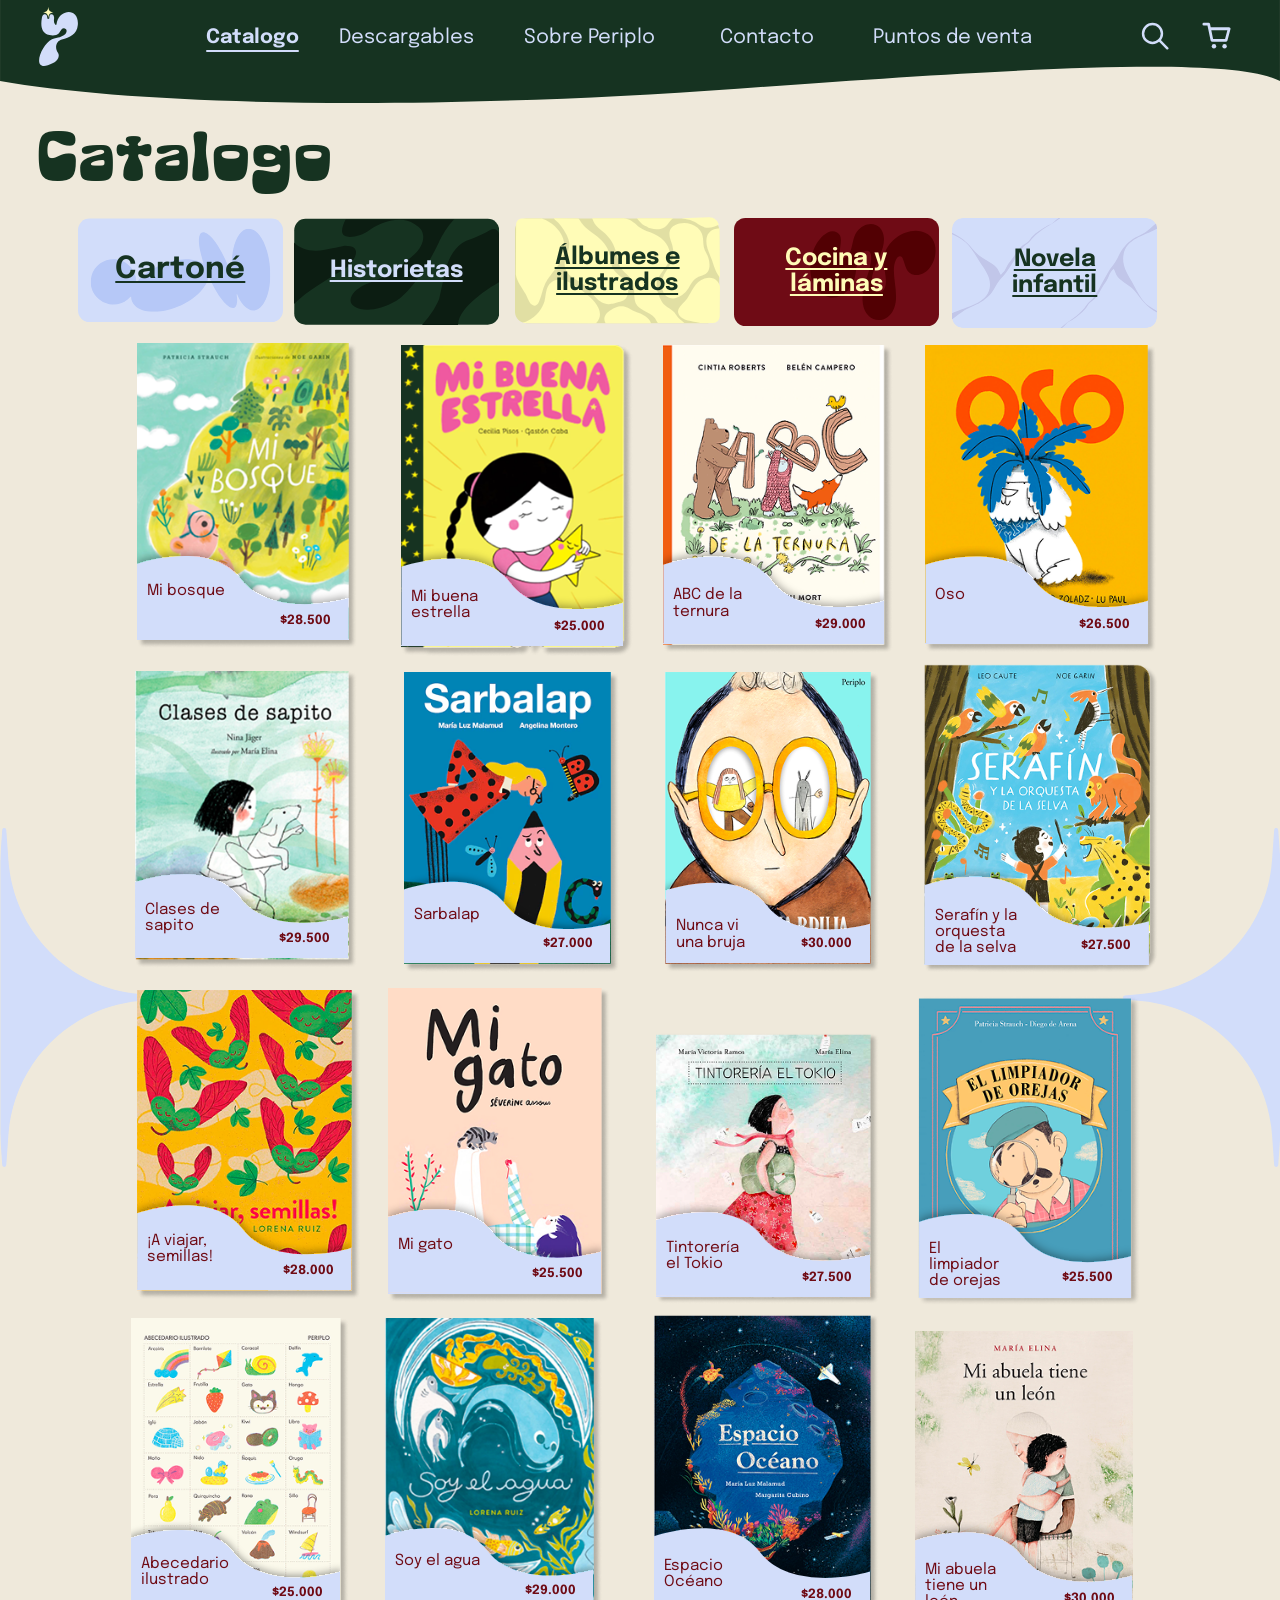
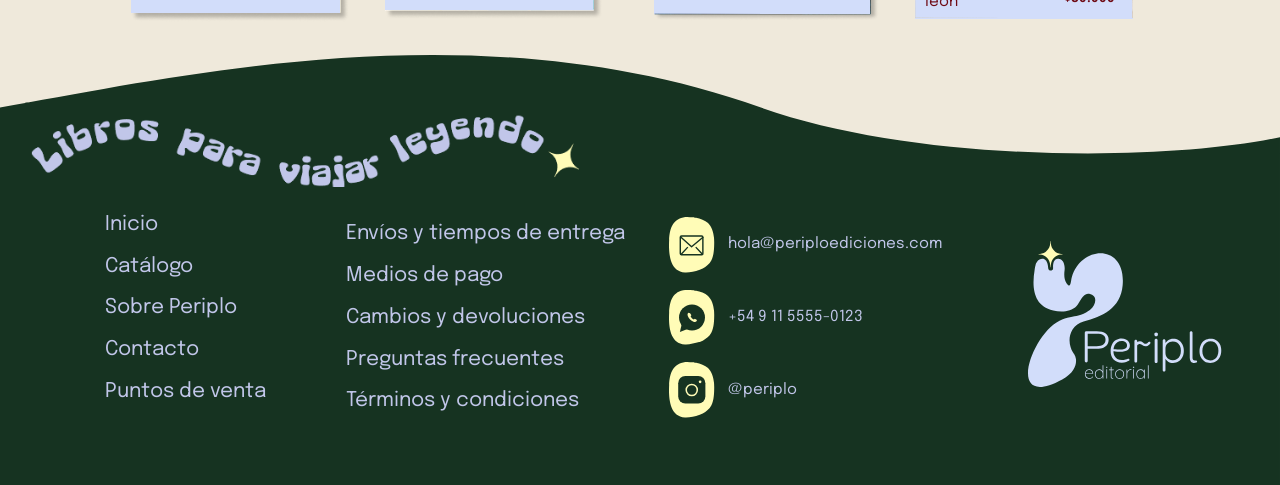
==== commit 3d4edecb: "commit3" ====
--- a/catalogo.html
+++ b/catalogo.html
@@ -5,7 +5,7 @@
 <meta name="viewport" content="width=device-width, initial-scale=1">
 <title>Catálogo | Periplo Ediciones</title>
 <meta name="description" content="Catálogo de libros ilustrados infantiles y libros de cocina de Periplo Ediciones.">
-<link rel="icon" type="image/svg+xml" href="assets/img/isotipo.svg">
+<link rel="icon" type="image/svg+xml" href="assets/img/favicon.svg">
 <link rel="stylesheet" href="css/styles.css">
 </head>
 <body class="catalogo">
